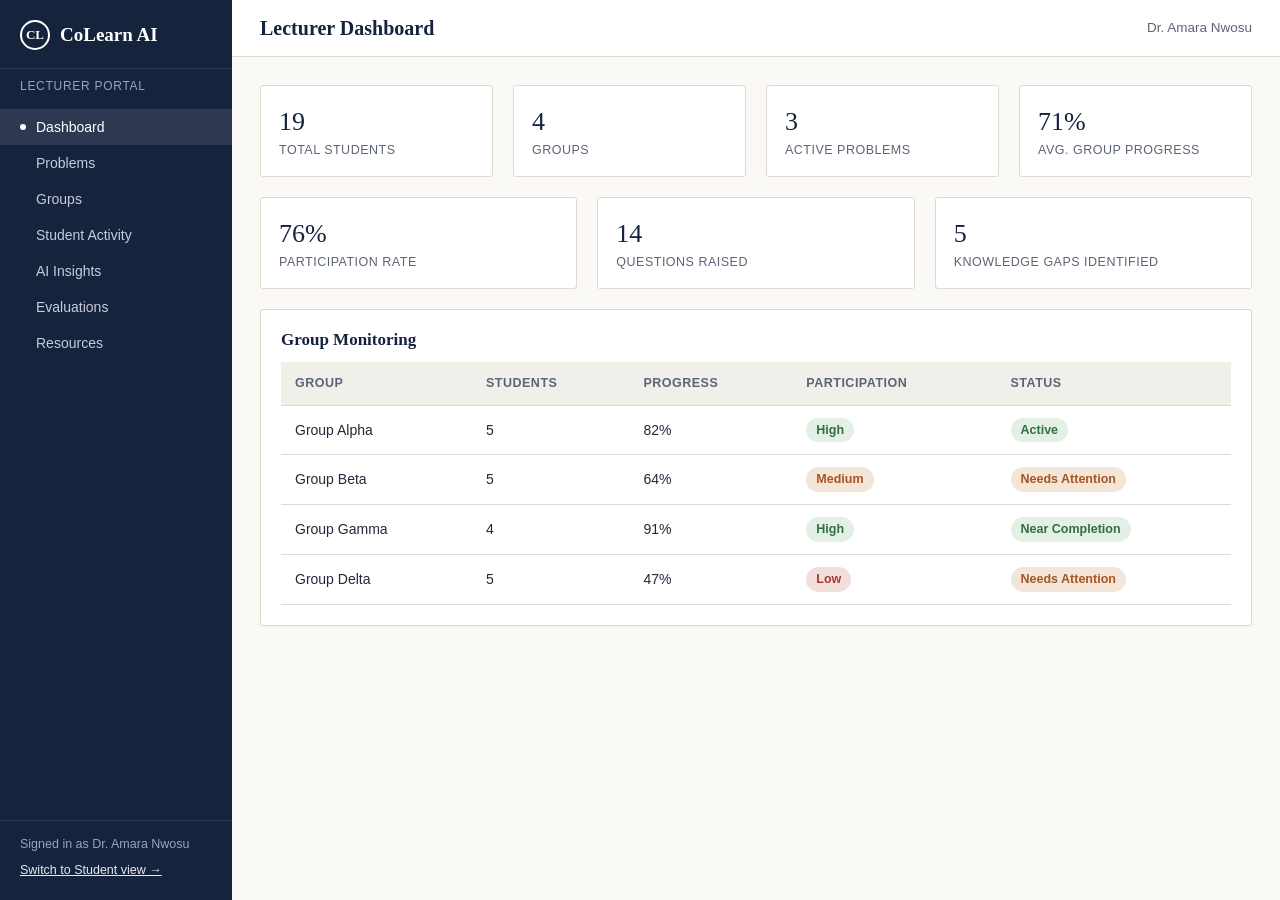
==== lecturer.html @ 473ccba5 "last" ====
<!DOCTYPE html>
<html lang="en">
<head>
<meta charset="UTF-8">
<meta name="viewport" content="width=device-width, initial-scale=1">
<title>Lecturer Portal — CoLearn AI</title>
<link rel="stylesheet" href="css/style.css">
</head>
<body>

<div class="shell">
  <aside class="sidebar">
    <a class="brand" href="index.html"><span class="brand-mark">CL</span> CoLearn AI</a>
    <div class="role-tag">Lecturer Portal</div>
    <button class="nav-item active" data-view="dashboard"><span class="dot"></span> Dashboard</button>
    <button class="nav-item" data-view="problems"><span class="dot"></span> Problems</button>
    <button class="nav-item" data-view="groups"><span class="dot"></span> Groups</button>
    <button class="nav-item" data-view="activity"><span class="dot"></span> Student Activity</button>
    <button class="nav-item" data-view="insights"><span class="dot"></span> AI Insights</button>
    <button class="nav-item" data-view="evaluations"><span class="dot"></span> Evaluations</button>
    <button class="nav-item" data-view="resources"><span class="dot"></span> Resources</button>
    <div class="sidebar-foot">
      Signed in as Dr. Amara Nwosu
      <a class="switch-portal" href="student.html">Switch to Student view →</a>
    </div>
  </aside>

  <main class="main">
    <div class="topbar">
      <h1 id="topbar-title">Lecturer Dashboard</h1>
      <div class="who">Dr. Amara Nwosu</div>
    </div>

    <!-- ===================== DASHBOARD ===================== -->
    <section class="view active" id="view-dashboard">
      <div class="grid grid-4" style="margin-bottom:20px;">
        <div class="stat-tile"><div class="num" id="lec-total-students"></div><div class="lbl">Total students</div></div>
        <div class="stat-tile"><div class="num" id="lec-groups"></div><div class="lbl">Groups</div></div>
        <div class="stat-tile"><div class="num" id="lec-active-problems"></div><div class="lbl">Active problems</div></div>
        <div class="stat-tile"><div class="num" id="lec-avg-progress"></div><div class="lbl">Avg. group progress</div></div>
      </div>
      <div class="grid grid-3" style="margin-bottom:20px;">
        <div class="stat-tile"><div class="num" id="lec-participation"></div><div class="lbl">Participation rate</div></div>
        <div class="stat-tile"><div class="num" id="lec-questions"></div><div class="lbl">Questions raised</div></div>
        <div class="stat-tile"><div class="num" id="lec-gaps"></div><div class="lbl">Knowledge gaps identified</div></div>
      </div>

      <div class="card">
        <h3>Group Monitoring</h3>
        <table>
          <thead><tr><th>Group</th><th>Students</th><th>Progress</th><th>Participation</th><th>Status</th></tr></thead>
          <tbody id="lec-groups-table"></tbody>
        </table>
      </div>
    </section>

    <!-- ===================== PROBLEMS ===================== -->
    <section class="view" id="view-problems">
      <div class="card">
        <h3>Problems / Tasks Created</h3>
        <table>
          <thead><tr><th>Problem</th><th>Domain</th><th>Groups assigned</th><th>Due</th></tr></thead>
          <tbody>
            <tr><td id="prob-title"></td><td id="prob-domain"></td><td>4</td><td id="prob-due"></td></tr>
          </tbody>
        </table>
      </div>
    </section>

    <!-- ===================== GROUPS ===================== -->
    <section class="view" id="view-groups">
      <div class="view-head">
        <div><h2 style="margin:0;">Student Groups</h2><p>Click a group to see its detailed activity, discussion, and Assistant Agent observations.</p></div>
      </div>
      <div class="card">
        <table>
          <thead><tr><th>Group</th><th>Students</th><th>Progress</th><th>Participation</th><th>Status</th></tr></thead>
          <tbody id="groups-table-full"></tbody>
        </table>
      </div>
    </section>

    <!-- ===================== GROUP DETAIL ===================== -->
    <section class="view" id="view-group-detail">
      <div class="view-head">
        <div><h2 style="margin:0;" id="gd-name"></h2><p>Detailed monitoring view for this group.</p></div>
        <button class="btn btn-outline btn-sm" data-goto="groups">← Back to Groups</button>
      </div>

      <div class="grid grid-3" style="margin-bottom:20px;">
        <div class="card">
          <h3>Progress</h3>
          <div class="progress-track" style="margin-bottom:8px;"><div class="progress-fill" id="gd-progress-fill"></div></div>
          <div class="card-row"><span class="label">Overall</span><span class="value" id="gd-progress-pct"></span></div>
          <div class="card-row"><span class="label">Stage</span><span class="value" id="gd-stage"></span></div>
        </div>
        <div class="card">
          <h3>Participation</h3>
          <div class="card-row"><span class="label">Level</span><span class="value" id="gd-participation"></span></div>
          <div class="card-row"><span class="label">Discussion activity</span><span class="value" id="gd-activity"></span></div>
          <div class="card-row"><span class="label">Unanswered questions</span><span class="value" id="gd-unanswered"></span></div>
        </div>
        <div class="card">
          <h3>Members</h3>
          <div id="gd-members"></div>
        </div>
      </div>

      <div class="grid grid-2" style="margin-bottom:20px;">
        <div class="card">
          <h3>Discussion Excerpt</h3>
          <div id="gd-discussion"></div>
        </div>
        <div class="card">
          <h3>Assistant Agent Observations</h3>
          <div id="gd-observations"></div>
        </div>
      </div>

      <div class="card">
        <h3>Submitted Solution &amp; Evaluation</h3>
        <div class="solution-box" style="margin-bottom:16px;" id="gd-solution"></div>
        <div class="score-hero" style="margin-bottom:12px;">
          <div class="score-big" id="gd-score"></div>
          <div><div style="font-weight:600;color:var(--ink);">Overall Score</div></div>
        </div>
        <div id="gd-rubric"></div>
      </div>
    </section>

    <!-- ===================== STUDENT ACTIVITY ===================== -->
    <section class="view" id="view-activity">
      <div class="card">
        <h3>Student Activity — Group Alpha</h3>
        <div id="activity-members"></div>
      </div>
    </section>

    <!-- ===================== AI INSIGHTS ===================== -->
    <section class="view" id="view-insights">
      <div class="proto-banner"><strong>Prototype simulation:</strong>&nbsp;insights below are generated from predefined mock data for demonstration.</div>
      <div class="grid grid-2">
        <div class="card">
          <div class="agent-header"><div class="agent-icon expert">E</div><h3 style="margin:0;">Expert Agent — Knowledge Gaps</h3></div>
          <div id="insights-gaps"></div>
        </div>
        <div class="card">
          <div class="agent-header"><div class="agent-icon assistant">A</div><h3 style="margin:0;">Assistant Agent — Group Observations</h3></div>
          <div id="insights-observations"></div>
        </div>
      </div>
    </section>

    <!-- ===================== EVALUATIONS ===================== -->
    <section class="view" id="view-evaluations">
      <div class="card">
        <h3>Submitted Solutions &amp; Evaluation Results</h3>
        <table>
          <thead><tr><th>Group</th><th>Score</th><th>Status</th></tr></thead>
          <tbody id="evaluations-table"></tbody>
        </table>
      </div>
    </section>

    <!-- ===================== RESOURCES ===================== -->
    <section class="view" id="view-resources">
      <div class="card">
        <h3>Recommended Learning Resources Across Groups</h3>
        <div id="lec-resources-grid" class="grid grid-3"></div>
      </div>
    </section>

  </main>
</div>

<script src="js/data.js"></script>
<script src="js/ai-simulation.js"></script>
<script src="js/lecturer.js"></script>
</body>
</html>
---- css/style.css ----
/* ===========================================================
   Collaborative Learning Platform — Prototype Stylesheet
   =========================================================== */

:root{
  --ink:        #16233D;
  --ink-soft:   #2C3A57;
  --paper:      #FAF9F6;
  --paper-dim:  #F1EFE9;
  --line:       #DEDAD0;
  --text:       #23293A;
  --text-mute:  #5B6478;
  --teal:       #2F6F62;      /* Expert Agent */
  --teal-tint:  #E7F0EC;
  --amber:      #B9791E;      /* Assistant Agent */
  --amber-tint: #F6ECDA;
  --good:       #2F6F45;
  --warn:       #A8551F;
  --bad:        #A23B33;
  --radius:     3px;
  --serif: "Source Serif 4", Georgia, "Times New Roman", serif;
  --sans:  "IBM Plex Sans", -apple-system, "Segoe UI", Helvetica, Arial, sans-serif;
  --shadow: 0 1px 2px rgba(22,35,61,0.06);
}

@media (prefers-reduced-motion: reduce){
  *{ animation-duration: 0.001ms !important; transition-duration: 0.001ms !important; }
}

*{ box-sizing: border-box; }
html,body{ margin:0; padding:0; }
body{
  font-family: var(--sans);
  color: var(--text);
  background: var(--paper);
  line-height: 1.5;
  -webkit-font-smoothing: antialiased;
}
h1,h2,h3,h4{
  font-family: var(--serif);
  font-weight: 600;
  color: var(--ink);
  margin: 0 0 .4em;
  line-height: 1.2;
}
p{ margin: 0 0 1em; color: var(--text-mute); max-width: 62ch; }
a{ color: var(--ink); }
button{ font-family: var(--sans); cursor: pointer; }
:focus-visible{ outline: 2px solid var(--ink); outline-offset: 2px; }
.container{ max-width: 1180px; margin: 0 auto; padding: 0 24px; }

/* ---------- Buttons ---------- */
.btn{
  display: inline-flex; align-items: center; justify-content: center; gap: 8px;
  padding: 11px 20px; border-radius: var(--radius); border: 1px solid transparent;
  font-size: 14.5px; font-weight: 600; text-decoration: none; transition: background .15s ease, color .15s ease;
}
.btn-primary{ background: var(--ink); color: var(--paper); }
.btn-primary:hover{ background: var(--ink-soft); }
.btn-outline{ background: transparent; border-color: var(--ink); color: var(--ink); }
.btn-outline:hover{ background: var(--ink); color: var(--paper); }
.btn-teal{ background: var(--teal); color: #fff; }
.btn-teal:hover{ background: #26584D; }
.btn-amber{ background: var(--amber); color: #fff; }
.btn-amber:hover{ background: #9C6416; }
.btn-sm{ padding: 7px 14px; font-size: 13px; }
.btn-block{ width: 100%; }

/* ---------- Badges / pills ---------- */
.pill{
  display: inline-flex; align-items: center; gap: 6px; padding: 3px 10px;
  border-radius: 999px; font-size: 12.5px; font-weight: 600;
}
.pill-good{ background: #E4EFE6; color: var(--good); }
.pill-warn{ background: #F3E6D8; color: var(--warn); }
.pill-bad{  background: #F2DEDB; color: var(--bad); }
.pill-neutral{ background: var(--paper-dim); color: var(--text-mute); }
.pill-teal{ background: var(--teal-tint); color: var(--teal); }
.pill-amber{ background: var(--amber-tint); color: var(--amber); }

/* ---------- Cards / tables ---------- */
.card{
  background: #fff; border: 1px solid var(--line); border-radius: var(--radius);
  padding: 20px; box-shadow: var(--shadow);
}
.card h3{ font-size: 17px; margin-bottom: 12px; }
.card-row{ display: flex; justify-content: space-between; gap: 10px; padding: 8px 0; border-bottom: 1px solid var(--paper-dim); font-size: 14px; }
.card-row:last-child{ border-bottom: none; }
.card-row .label{ color: var(--text-mute); }
.card-row .value{ font-weight: 600; color: var(--ink); }

table{ width: 100%; border-collapse: collapse; font-size: 14px; }
th,td{ text-align: left; padding: 12px 14px; border-bottom: 1px solid var(--line); }
th{ color: var(--text-mute); font-weight: 600; font-size: 12.5px; text-transform: uppercase; letter-spacing: .04em; background: var(--paper-dim); }
tbody tr{ cursor: pointer; transition: background .12s ease; }
tbody tr:hover{ background: var(--paper-dim); }

.progress-track{ background: var(--paper-dim); border-radius: 999px; height: 8px; overflow: hidden; }
.progress-fill{ height: 100%; background: var(--ink); border-radius: 999px; transition: width .4s ease; }
.progress-fill.teal{ background: var(--teal); }
.progress-fill.amber{ background: var(--amber); }

.grid{ display: grid; gap: 20px; }
.grid-2{ grid-template-columns: repeat(2, 1fr); }
.grid-3{ grid-template-columns: repeat(3, 1fr); }
.grid-4{ grid-template-columns: repeat(4, 1fr); }
@media (max-width: 900px){ .grid-2,.grid-3,.grid-4{ grid-template-columns: 1fr; } }

/* ===========================================================
   LANDING PAGE
   =========================================================== */
.landing-nav{
  display: flex; align-items: center; justify-content: space-between;
  padding: 20px 0; border-bottom: 1px solid var(--line);
}
.brand{ display: flex; align-items: center; gap: 10px; font-family: var(--serif); font-weight: 600; font-size: 19px; color: var(--ink); text-decoration: none; }
.brand-mark{ width: 30px; height: 30px; border: 2px solid var(--ink); border-radius: 50%; display: grid; place-items: center; font-size: 13px; }
.landing-nav .links{ display:flex; gap: 12px; }

.hero{ padding: 76px 0 64px; border-bottom: 1px solid var(--line); }
.hero-grid{ display: grid; grid-template-columns: 1.1fr .9fr; gap: 48px; align-items: center; }
@media (max-width: 900px){ .hero-grid{ grid-template-columns: 1fr; } }
.eyebrow-flow{ display:flex; flex-wrap: wrap; gap: 6px 10px; font-size: 13px; color: var(--text-mute); margin-bottom: 18px; }
.eyebrow-flow span{ white-space: nowrap; }
.hero h1{ font-size: 42px; max-width: 14ch; }
.hero .lede{ font-size: 17px; max-width: 46ch; }
.hero-actions{ display: flex; gap: 12px; margin-top: 28px; flex-wrap: wrap; }

.hero-diagram{ background: #fff; border: 1px solid var(--line); border-radius: var(--radius); padding: 22px; box-shadow: var(--shadow); }
.layer-row{ display: flex; align-items: center; gap: 12px; padding: 12px 0; border-bottom: 1px dashed var(--line); font-size: 13.5px; }
.layer-row:last-child{ border-bottom: none; }
.layer-num{ width: 26px; height: 26px; border-radius: 50%; background: var(--paper-dim); color: var(--ink); font-weight: 700; font-size: 12.5px; display: grid; place-items: center; flex: none; }
.layer-name{ font-weight: 600; color: var(--ink); }
.layer-desc{ color: var(--text-mute); }

.section{ padding: 64px 0; border-bottom: 1px solid var(--line); }
.section-head{ max-width: 60ch; margin-bottom: 32px; }
.section-head h2{ font-size: 28px; }

.agent-card{ border: 1px solid var(--line); border-radius: var(--radius); padding: 22px; background: #fff; }
.agent-card.expert{ border-top: 3px solid var(--teal); }
.agent-card.assistant{ border-top: 3px solid var(--amber); }
.agent-card ul{ margin: 12px 0 0; padding-left: 18px; color: var(--text-mute); font-size: 14px; }
.agent-card li{ margin-bottom: 6px; }

.flow-strip{ display: flex; flex-wrap: wrap; align-items: center; gap: 8px; font-size: 13.5px; }
.flow-node{ background: #fff; border: 1px solid var(--line); border-radius: var(--radius); padding: 8px 14px; }
.flow-arrow{ color: var(--text-mute); }

.portal-cta{ display: grid; grid-template-columns: 1fr 1fr; gap: 20px; }
@media (max-width: 900px){ .portal-cta{ grid-template-columns: 1fr; } }
.portal-card{ border: 1px solid var(--line); border-radius: var(--radius); padding: 26px; background: #fff; }
.portal-card h3{ font-size: 20px; }

.landing-footer{ padding: 28px 0; font-size: 13px; color: var(--text-mute); display:flex; justify-content: space-between; flex-wrap: wrap; gap: 10px; }

/* ===========================================================
   PORTAL SHELL (student / lecturer)
   =========================================================== */
.shell{ display: flex; min-height: 100vh; }
.sidebar{
  width: 232px; flex: none; background: var(--ink); color: #E8EAF0;
  display: flex; flex-direction: column; padding: 20px 0;
}
.sidebar .brand{ color: #fff; padding: 0 20px 18px; border-bottom: 1px solid rgba(255,255,255,.12); margin-bottom: 8px; }
.sidebar .brand-mark{ border-color: #fff; color: #fff; }
.role-tag{ padding: 0 20px 14px; font-size: 12px; text-transform: uppercase; letter-spacing: .06em; color: #9AA3BD; }
.nav-item{
  display: flex; align-items: center; gap: 10px; padding: 10px 20px; font-size: 14px;
  color: #C7CCDC; text-decoration: none; border: none; background: none; width: 100%; text-align: left;
}
.nav-item .dot{ width: 6px; height: 6px; border-radius: 50%; background: transparent; flex: none; }
.nav-item:hover{ background: rgba(255,255,255,.06); color: #fff; }
.nav-item.active{ background: rgba(255,255,255,.1); color: #fff; }
.nav-item.active .dot{ background: #fff; }
.sidebar-foot{ margin-top: auto; padding: 14px 20px 0; border-top: 1px solid rgba(255,255,255,.12); font-size: 12.5px; color: #9AA3BD; }
.switch-portal{ display:block; margin-top:8px; color:#E8EAF0; }

.main{ flex: 1; min-width: 0; }
.topbar{
  display: flex; align-items: center; justify-content: space-between;
  padding: 16px 28px; border-bottom: 1px solid var(--line); background: #fff;
}
.topbar h1{ font-size: 20px; margin: 0; }
.topbar .who{ font-size: 13.5px; color: var(--text-mute); }
.view{ padding: 28px; display: none; }
.view.active{ display: block; }
.view-head{ display: flex; justify-content: space-between; align-items: flex-end; margin-bottom: 22px; flex-wrap: wrap; gap: 10px; }
.view-head p{ margin: 4px 0 0; }

.proto-banner{
  display: flex; gap: 10px; align-items: flex-start; background: var(--paper-dim);
  border: 1px solid var(--line); border-left: 3px solid var(--ink);
  padding: 10px 14px; font-size: 13px; color: var(--text-mute); border-radius: var(--radius);
  margin-bottom: 18px;
}
.proto-banner strong{ color: var(--ink); }

/* ---------- Dashboard bits ---------- */
.stat-tile{ border: 1px solid var(--line); border-radius: var(--radius); background:#fff; padding: 16px 18px; }
.stat-tile .num{ font-family: var(--serif); font-size: 26px; color: var(--ink); }
.stat-tile .lbl{ font-size: 12.5px; color: var(--text-mute); text-transform: uppercase; letter-spacing: .04em; }
.ring{ width: 76px; height: 76px; border-radius: 50%; display: grid; place-items: center; flex: none; }
.ring span{ background: #fff; width: 58px; height: 58px; border-radius: 50%; display: grid; place-items: center; font-weight: 700; font-size: 15px; color: var(--ink); }
.avatar{ width: 30px; height: 30px; border-radius: 50%; background: var(--paper-dim); border: 1px solid var(--line); display: grid; place-items: center; font-size: 12px; font-weight: 700; color: var(--ink); flex: none; }
.member-row{ display: flex; align-items: center; gap: 10px; padding: 8px 0; border-bottom: 1px solid var(--paper-dim); font-size: 13.5px; }
.member-row:last-child{ border-bottom: none; }
.member-row .name{ font-weight: 600; color: var(--ink); flex: 1; }

/* ---------- Workspace ---------- */
.stage-track{ display: flex; align-items: center; margin-bottom: 8px; }
.stage{ flex: 1; text-align: center; font-size: 12.5px; color: var(--text-mute); position: relative; }
.stage .node{ width: 22px; height: 22px; border-radius: 50%; background: #fff; border: 2px solid var(--line); margin: 0 auto 6px; display: grid; place-items: center; font-size: 11px; font-weight: 700; color: var(--text-mute); }
.stage.done .node{ background: var(--teal); border-color: var(--teal); color: #fff; }
.stage.current .node{ border-color: var(--ink); color: var(--ink); }
.stage .bar{ position: absolute; top: 11px; left: -50%; width: 100%; height: 2px; background: var(--line); z-index: -1; }
.stage:first-child .bar{ display: none; }
.stage.done .bar{ background: var(--teal); }

.workspace-grid{ display: grid; grid-template-columns: 2fr 1fr; gap: 20px; align-items: start; }
@media (max-width: 980px){ .workspace-grid{ grid-template-columns: 1fr; } }

.chat-window{ height: 340px; overflow-y: auto; border: 1px solid var(--line); border-radius: var(--radius); padding: 14px; background: var(--paper); display: flex; flex-direction: column; gap: 10px; }
.msg{ max-width: 80%; padding: 9px 13px; border-radius: 10px; font-size: 13.5px; background: #fff; border: 1px solid var(--line); }
.msg .who{ font-size: 11.5px; font-weight: 700; color: var(--text-mute); margin-bottom: 2px; }
.msg.self{ align-self: flex-end; background: var(--paper-dim); }
.chat-input{ display: flex; gap: 8px; margin-top: 10px; }
.chat-input input{ flex: 1; padding: 10px 12px; border: 1px solid var(--line); border-radius: var(--radius); font-size: 14px; font-family: var(--sans); }

/* ---------- Agent chat panels ---------- */
.agent-header{ display: flex; align-items: center; gap: 12px; margin-bottom: 6px; }
.agent-icon{ width: 38px; height: 38px; border-radius: 50%; display: grid; place-items: center; color: #fff; font-family: var(--serif); font-weight: 700; flex: none; }
.agent-icon.expert{ background: var(--teal); }
.agent-icon.assistant{ background: var(--amber); }
.chat-bubble.agent{ align-self: flex-start; }
.chat-bubble.agent.expert{ border-left: 3px solid var(--teal); }
.chat-bubble.agent.assistant{ border-left: 3px solid var(--amber); }
.suggested{ display: flex; flex-wrap: wrap; gap: 8px; margin-top: 12px; }
.chip{ border: 1px solid var(--line); background: #fff; border-radius: 999px; padding: 7px 13px; font-size: 13px; color: var(--ink); }
.chip:hover{ background: var(--paper-dim); }

.observation{ display: flex; gap: 10px; padding: 12px 0; border-bottom: 1px solid var(--paper-dim); font-size: 13.5px; }
.observation:last-child{ border-bottom: none; }
.observation .tag{ flex: none; }

/* ---------- Evaluation ---------- */
.rubric-row{ display: grid; grid-template-columns: 1.4fr 3fr auto; gap: 14px; align-items: center; padding: 12px 0; border-bottom: 1px solid var(--paper-dim); font-size: 13.5px; }
.rubric-row:last-child{ border-bottom: none; }
.rubric-row .crit{ font-weight: 600; color: var(--ink); }
.rubric-row .weight{ color: var(--text-mute); font-size: 12px; }
.rubric-row .score{ font-weight: 700; color: var(--ink); text-align: right; }
.rubric-note{ grid-column: 1 / -1; color: var(--text-mute); font-size: 13px; margin-top: -4px; }
.score-hero{ display: flex; align-items: center; gap: 20px; }
.score-big{ font-family: var(--serif); font-size: 46px; color: var(--ink); }

/* ---------- Resources ---------- */
.resource-card{ border: 1px solid var(--line); border-radius: var(--radius); background: #fff; padding: 16px; display: flex; flex-direction: column; gap: 8px; }
.resource-meta{ display: flex; gap: 8px; font-size: 12px; color: var(--text-mute); }

/* ---------- Solution box ---------- */
.solution-box{ background: var(--paper); border: 1px solid var(--line); border-radius: var(--radius); padding: 16px; font-size: 13.5px; color: var(--text); white-space: pre-wrap; }

/* ---------- Misc responsive ---------- */
@media (max-width: 760px){
  .shell{ flex-direction: column; }
  .sidebar{ width: 100%; flex-direction: row; overflow-x: auto; padding: 10px 0; }
  .sidebar .brand,.role-tag,.sidebar-foot{ display: none; }
  .nav-item{ white-space: nowrap; padding: 8px 14px; }
  .view{ padding: 18px; }
  .hero h1{ font-size: 30px; }
}
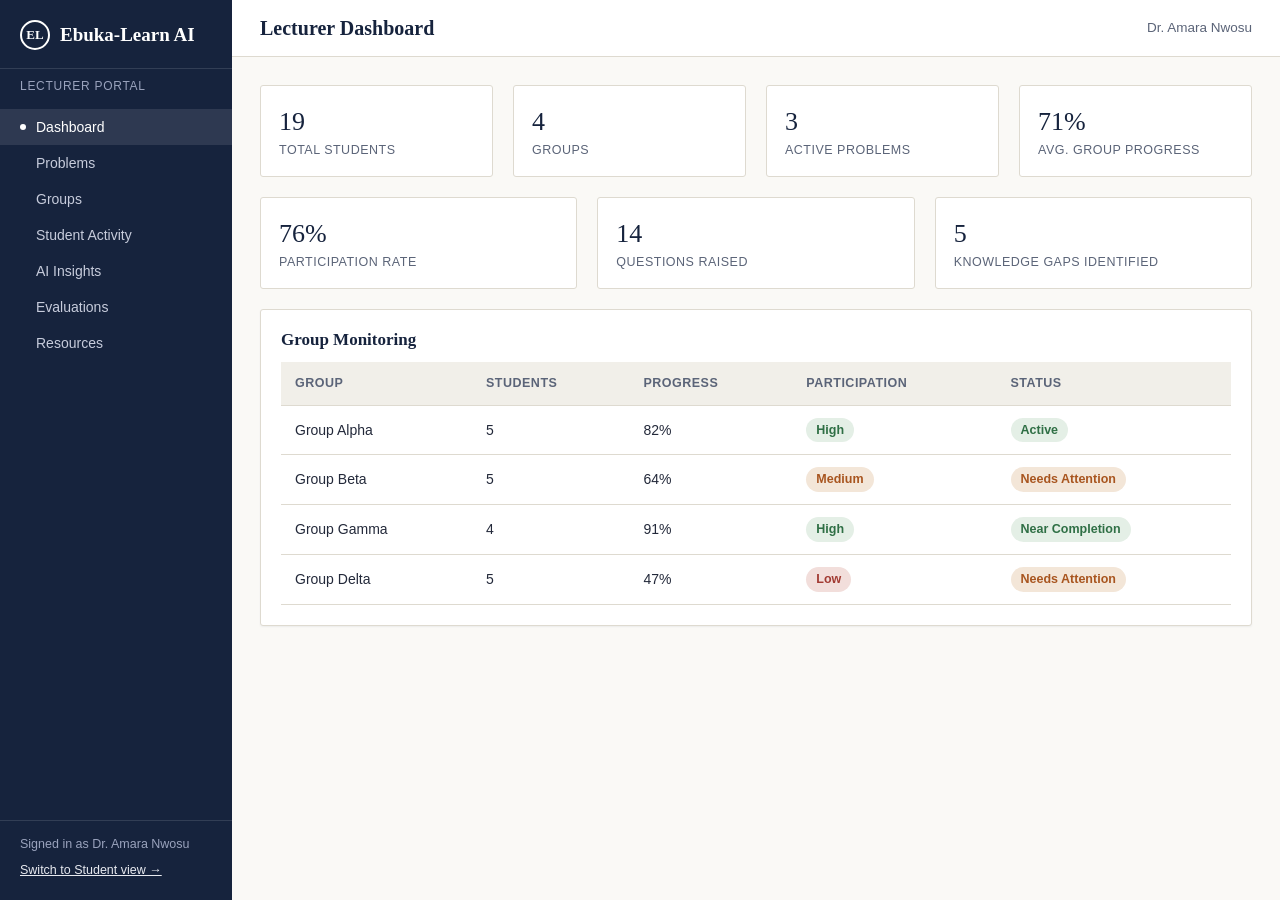
==== commit ca34d1f9: "Add updated AI agent project" ====
--- a/lecturer.html
+++ b/lecturer.html
@@ -3,14 +3,14 @@
 <head>
 <meta charset="UTF-8">
 <meta name="viewport" content="width=device-width, initial-scale=1">
-<title>Lecturer Portal — CoLearn AI</title>
+<title>Lecturer Portal — Ebuka-Learn AI</title>
 <link rel="stylesheet" href="css/style.css">
 </head>
 <body>
 
 <div class="shell">
   <aside class="sidebar">
-    <a class="brand" href="index.html"><span class="brand-mark">CL</span> CoLearn AI</a>
+    <a class="brand" href="index.html"><span class="brand-mark">EL</span> Ebuka-Learn AI</a>
     <div class="role-tag">Lecturer Portal</div>
     <button class="nav-item active" data-view="dashboard"><span class="dot"></span> Dashboard</button>
     <button class="nav-item" data-view="problems"><span class="dot"></span> Problems</button>
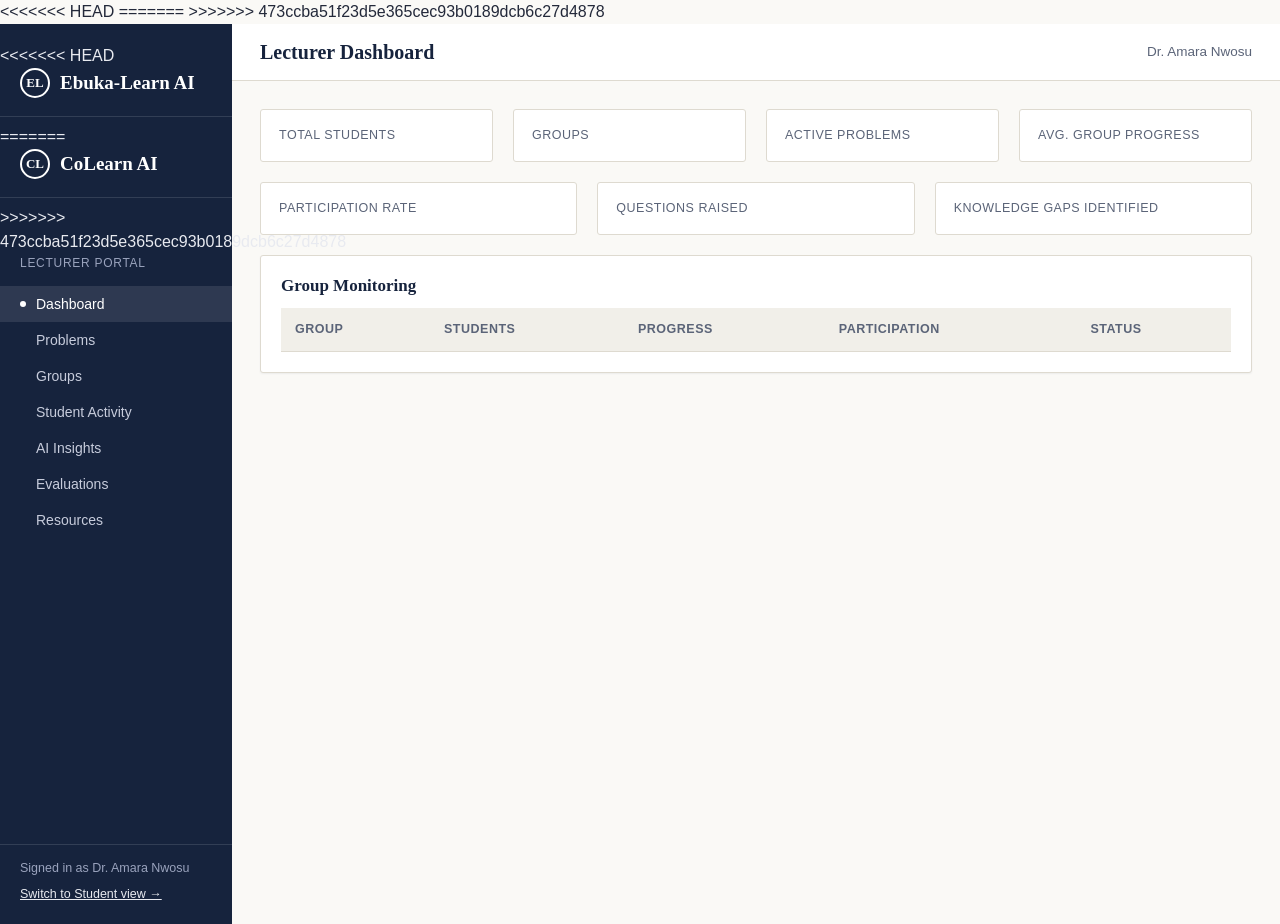
==== commit 00c7afc3: "Merge remote main branch" ====
--- a/lecturer.html
+++ b/lecturer.html
@@ -3,14 +3,22 @@
 <head>
 <meta charset="UTF-8">
 <meta name="viewport" content="width=device-width, initial-scale=1">
+<<<<<<< HEAD
 <title>Lecturer Portal — Ebuka-Learn AI</title>
+=======
+<title>Lecturer Portal — CoLearn AI</title>
+>>>>>>> 473ccba51f23d5e365cec93b0189dcb6c27d4878
 <link rel="stylesheet" href="css/style.css">
 </head>
 <body>
 
 <div class="shell">
   <aside class="sidebar">
+<<<<<<< HEAD
     <a class="brand" href="index.html"><span class="brand-mark">EL</span> Ebuka-Learn AI</a>
+=======
+    <a class="brand" href="index.html"><span class="brand-mark">CL</span> CoLearn AI</a>
+>>>>>>> 473ccba51f23d5e365cec93b0189dcb6c27d4878
     <div class="role-tag">Lecturer Portal</div>
     <button class="nav-item active" data-view="dashboard"><span class="dot"></span> Dashboard</button>
     <button class="nav-item" data-view="problems"><span class="dot"></span> Problems</button>
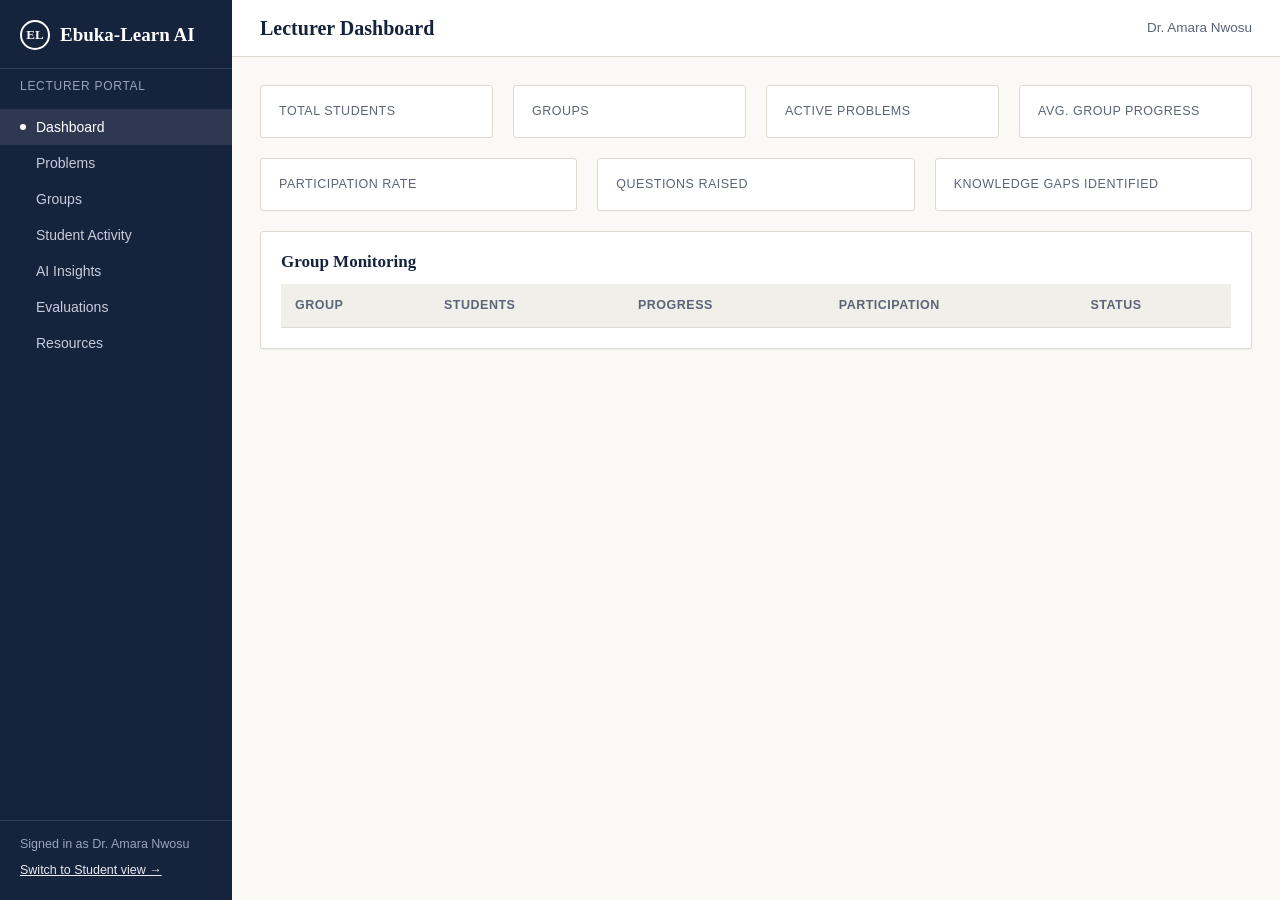
==== commit a5aec0d4: "updated" ====
--- a/lecturer.html
+++ b/lecturer.html
@@ -3,22 +3,14 @@
 <head>
 <meta charset="UTF-8">
 <meta name="viewport" content="width=device-width, initial-scale=1">
-<<<<<<< HEAD
 <title>Lecturer Portal — Ebuka-Learn AI</title>
-=======
-<title>Lecturer Portal — CoLearn AI</title>
->>>>>>> 473ccba51f23d5e365cec93b0189dcb6c27d4878
 <link rel="stylesheet" href="css/style.css">
 </head>
 <body>
 
 <div class="shell">
   <aside class="sidebar">
-<<<<<<< HEAD
     <a class="brand" href="index.html"><span class="brand-mark">EL</span> Ebuka-Learn AI</a>
-=======
-    <a class="brand" href="index.html"><span class="brand-mark">CL</span> CoLearn AI</a>
->>>>>>> 473ccba51f23d5e365cec93b0189dcb6c27d4878
     <div class="role-tag">Lecturer Portal</div>
     <button class="nav-item active" data-view="dashboard"><span class="dot"></span> Dashboard</button>
     <button class="nav-item" data-view="problems"><span class="dot"></span> Problems</button>
